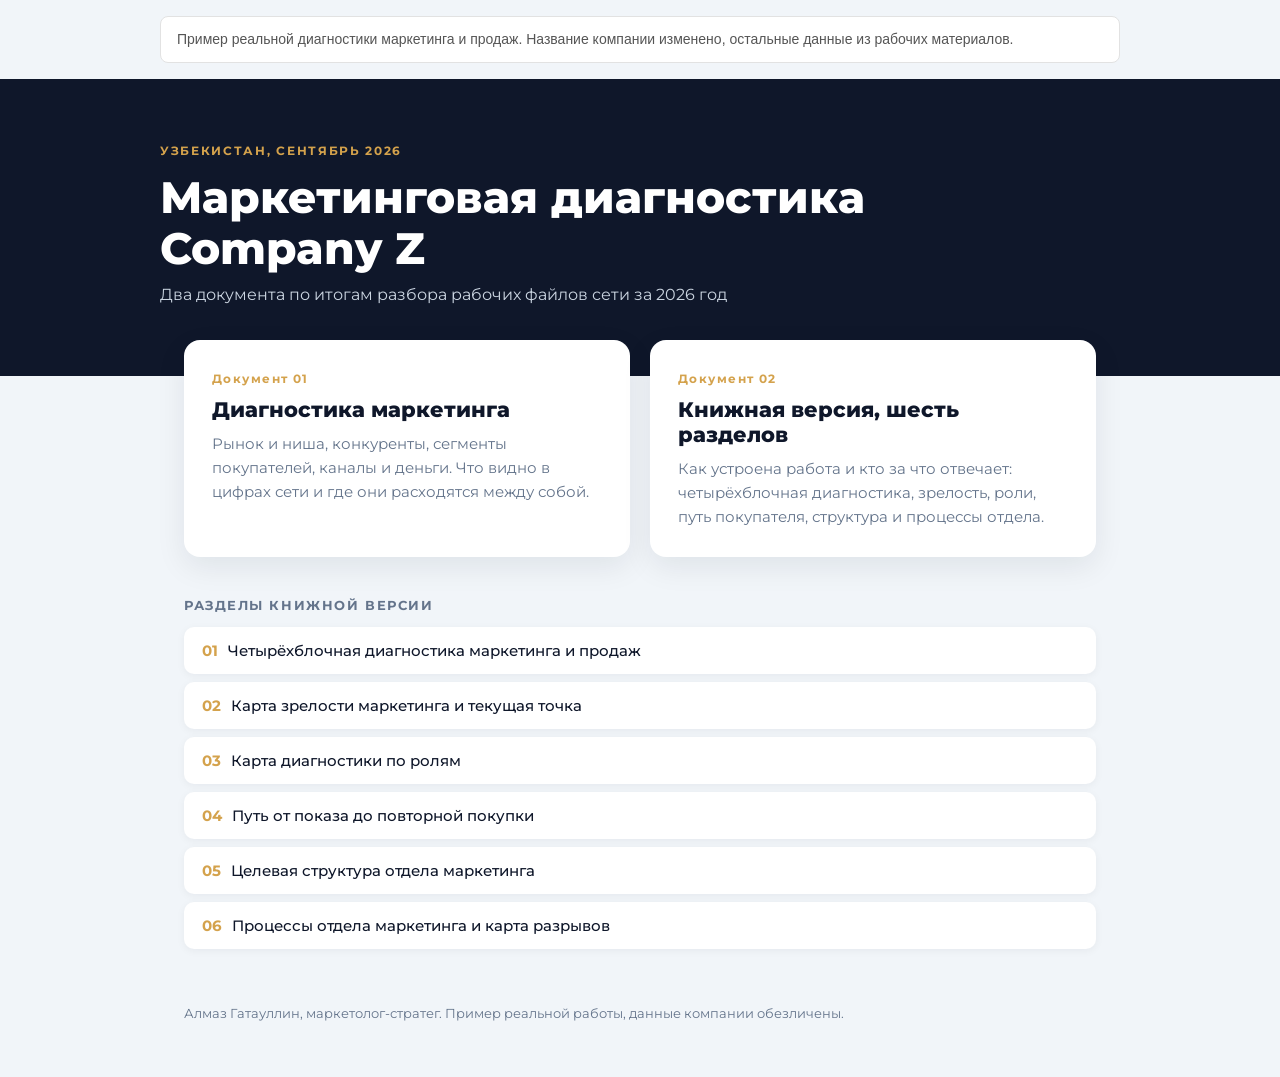
==== index.html @ dc88245c "Пример диагностики: ювелирная розница (обезличенный)" ====
<!DOCTYPE html>
<html lang="ru">
<head>
<meta charset="utf-8">
<meta name="viewport" content="width=device-width, initial-scale=1">
<meta name="robots" content="noindex, nofollow">
<title>Маркетинговая диагностика: Company Z</title>
<link rel="preconnect" href="https://fonts.googleapis.com">
<link href="https://fonts.googleapis.com/css2?family=Montserrat:wght@400;500;600;700;800;900&display=swap" rel="stylesheet">
<style>
  :root { --bg:#0f172a; --card:#ffffff; --text:#0f172a; --muted:#64748b; --accent:#d4a24c; }
  * { box-sizing:border-box; }
  body { margin:0; font-family:'Montserrat',system-ui,sans-serif; background:#f1f5f9; color:var(--text); }
  .hero { background:var(--bg); color:#fff; padding:64px 24px 72px; }
  .wrap { max-width:960px; margin:0 auto; }
  .eyebrow { font-size:12px; letter-spacing:.14em; text-transform:uppercase; color:var(--accent); font-weight:700; margin:0 0 14px; }
  h1 { font-size:clamp(28px,4vw,44px); line-height:1.15; margin:0 0 12px; font-weight:800; }
  .sub { color:#cbd5e1; font-size:16px; margin:0; }
  .cards { max-width:960px; margin:-36px auto 40px; padding:0 24px; display:grid; gap:20px; grid-template-columns:repeat(auto-fit,minmax(300px,1fr)); }
  .card { background:var(--card); border-radius:16px; padding:28px; text-decoration:none; color:inherit; box-shadow:0 10px 30px rgba(15,23,42,.08); display:block; transition:transform .15s ease, box-shadow .15s ease; }
  .card:hover { transform:translateY(-3px); box-shadow:0 16px 40px rgba(15,23,42,.14); }
  .num { font-size:12px; font-weight:700; color:var(--accent); letter-spacing:.12em; }
  .card h2 { font-size:21px; margin:10px 0 10px; font-weight:800; }
  .card p { margin:0; color:var(--muted); font-size:15px; line-height:1.6; }
  .toc { max-width:960px; margin:0 auto 56px; padding:0 24px; }
  .toc h3 { font-size:13px; letter-spacing:.12em; text-transform:uppercase; color:var(--muted); font-weight:700; margin:0 0 14px; }
  .toc ol { margin:0; padding:0; list-style:none; display:grid; gap:8px; }
  .toc a { display:block; background:#fff; border-radius:10px; padding:14px 18px; text-decoration:none; color:var(--text); font-size:15px; font-weight:500; box-shadow:0 2px 8px rgba(15,23,42,.05); }
  .toc a:hover { box-shadow:0 6px 18px rgba(15,23,42,.10); }
  .toc b { color:var(--accent); margin-right:10px; font-weight:700; }
  footer { max-width:960px; margin:0 auto 56px; padding:0 24px; color:var(--muted); font-size:13px; }
</style>
</head>
<body><div style="max-width:960px;margin:16px auto;padding:12px 16px;border:1px solid #e2e2e2;border-radius:8px;background:#fff;color:#555;font:14px/1.5 -apple-system,BlinkMacSystemFont,sans-serif">Пример реальной диагностики маркетинга и продаж. Название компании изменено, остальные данные из рабочих материалов.</div>
  <section class="hero">
    <div class="wrap">
      <p class="eyebrow">Узбекистан, сентябрь 2026</p>
      <h1>Маркетинговая диагностика<br>Company Z</h1>
      <p class="sub">Два документа по итогам разбора рабочих файлов сети за 2026 год</p>
    </div>
  </section>
  <div class="cards">
    <a class="card" href="diagnostika.html">
      <span class="num">Документ 01</span>
      <h2>Диагностика маркетинга</h2>
      <p>Рынок и ниша, конкуренты, сегменты покупателей, каналы и деньги. Что видно в цифрах сети и где они расходятся между собой.</p>
    </a>
    <a class="card" href="kniga/">
      <span class="num">Документ 02</span>
      <h2>Книжная версия, шесть разделов</h2>
      <p>Как устроена работа и кто за что отвечает: четырёхблочная диагностика, зрелость, роли, путь покупателя, структура и процессы отдела.</p>
    </a>
  </div>
  <div class="toc">
    <h3>Разделы книжной версии</h3>
    <ol>
      <li><a href="kniga/02.html"><b>01</b>Четырёхблочная диагностика маркетинга и продаж</a></li>
      <li><a href="kniga/03.html"><b>02</b>Карта зрелости маркетинга и текущая точка</a></li>
      <li><a href="kniga/04.html"><b>03</b>Карта диагностики по ролям</a></li>
      <li><a href="kniga/06.html"><b>04</b>Путь от показа до повторной покупки</a></li>
      <li><a href="kniga/07.html"><b>05</b>Целевая структура отдела маркетинга</a></li>
      <li><a href="kniga/08.html"><b>06</b>Процессы отдела маркетинга и карта разрывов</a></li>
    </ol>
  </div>
  <footer>Алмаз Гатауллин, маркетолог-стратег. Пример реальной работы, данные компании обезличены.</footer>
</body>
</html>
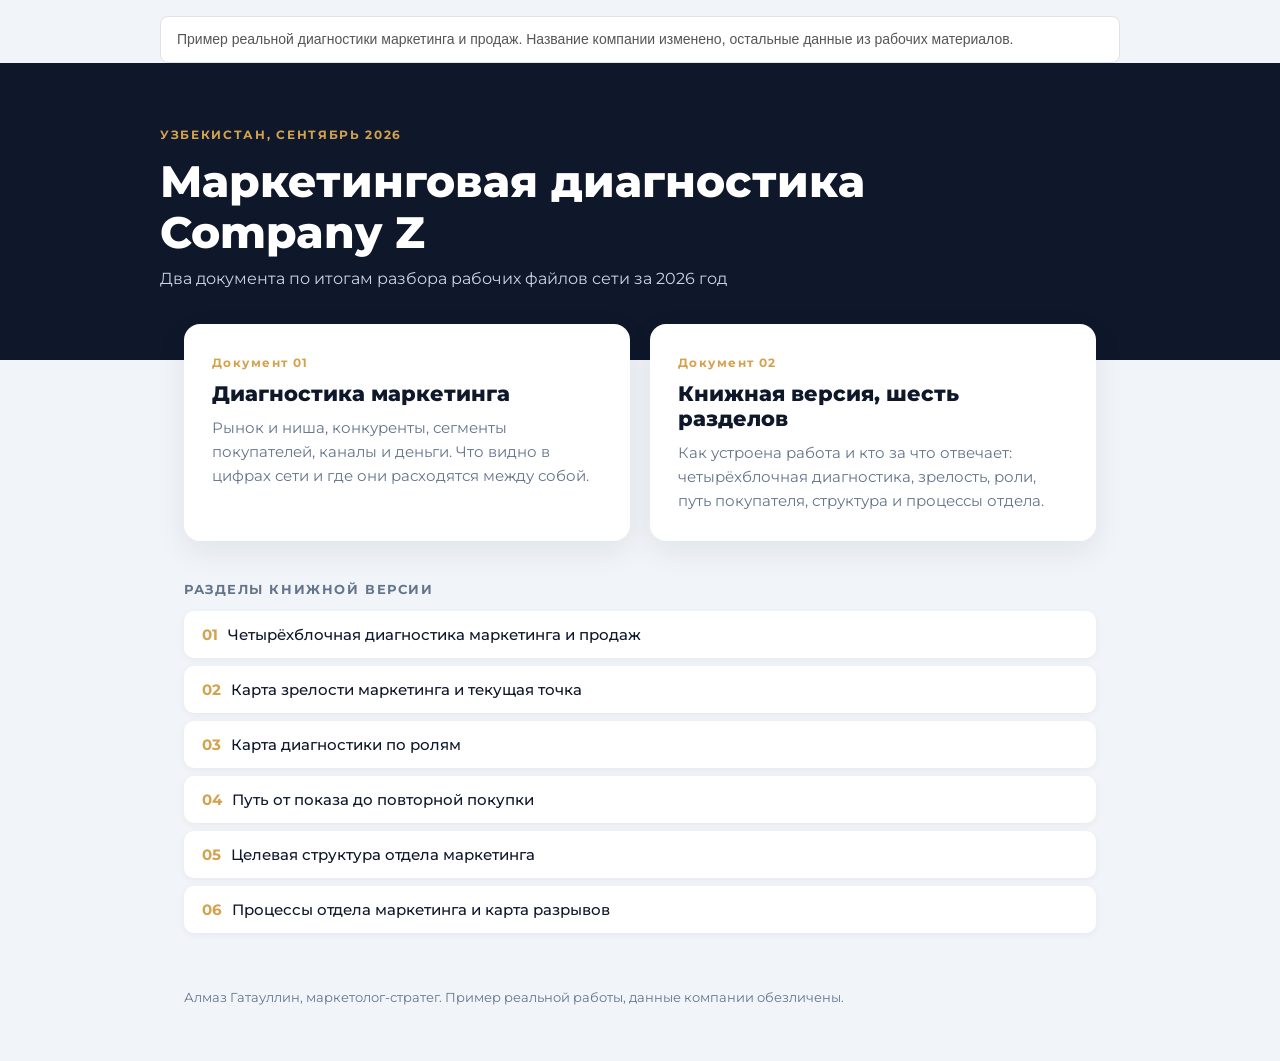
==== commit d88ba545: "Отступы плашки на телефоне" ====
--- a/index.html
+++ b/index.html
@@ -31,7 +31,7 @@
   footer { max-width:960px; margin:0 auto 56px; padding:0 24px; color:var(--muted); font-size:13px; }
 </style>
 </head>
-<body><div style="max-width:960px;margin:16px auto;padding:12px 16px;border:1px solid #e2e2e2;border-radius:8px;background:#fff;color:#555;font:14px/1.5 -apple-system,BlinkMacSystemFont,sans-serif">Пример реальной диагностики маркетинга и продаж. Название компании изменено, остальные данные из рабочих материалов.</div>
+<body><div style="padding:16px 16px 0"><div style="max-width:960px;margin:0 auto;padding:12px 16px;border:1px solid #e2e2e2;border-radius:8px;background:#fff;color:#555;font:14px/1.5 -apple-system,BlinkMacSystemFont,sans-serif">Пример реальной диагностики маркетинга и продаж. Название компании изменено, остальные данные из рабочих материалов.</div></div>
   <section class="hero">
     <div class="wrap">
       <p class="eyebrow">Узбекистан, сентябрь 2026</p>
